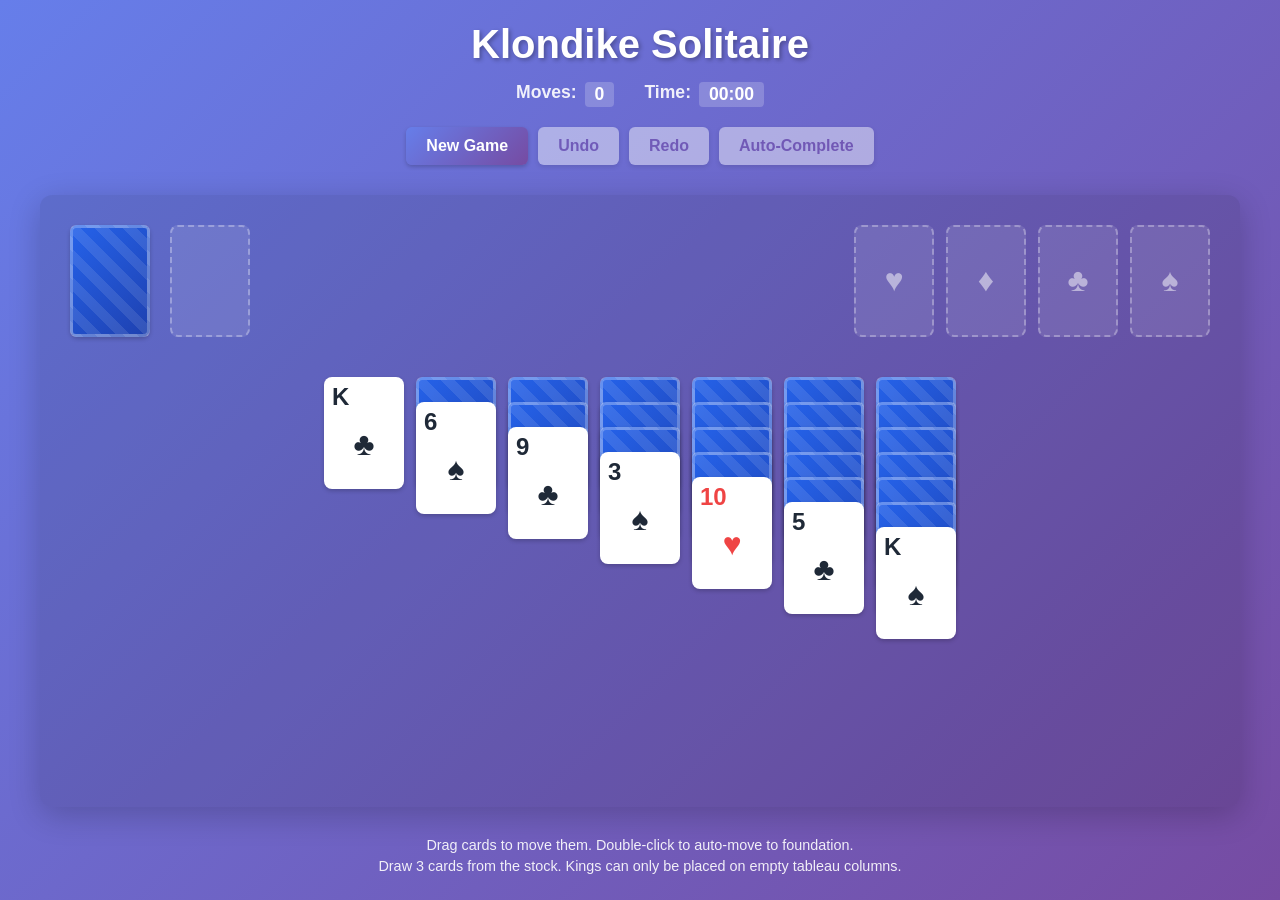
==== index.html @ 1685f083 "solitaire" ====
<!DOCTYPE html>
<html lang="en">
<head>
  <meta charset="UTF-8">
  <meta name="viewport" content="width=device-width, initial-scale=1.0">
  <meta name="description" content="Play Klondike Solitaire online - Classic card game with drag-and-drop interface">
  <title>Klondike Solitaire</title>
  <link rel="stylesheet" href="styles/main.css">
  <link rel="stylesheet" href="styles/cards.css">
  <link rel="stylesheet" href="styles/game-board.css">
</head>
<body>
  <div class="container">
    <header class="header">
      <h1>Klondike Solitaire</h1>
      <div class="stats">
        <div class="stat">
          <span class="stat-label">Moves:</span>
          <span id="moves" class="stat-value">0</span>
        </div>
        <div class="stat">
          <span class="stat-label">Time:</span>
          <span id="timer" class="stat-value">00:00</span>
        </div>
      </div>
    </header>

    <div class="controls">
      <button id="new-game-btn" class="btn btn-primary">New Game</button>
      <button id="undo-btn" class="btn" disabled>Undo</button>
      <button id="redo-btn" class="btn" disabled>Redo</button>
      <button id="auto-complete-btn" class="btn" disabled>Auto-Complete</button>
    </div>

    <div class="game-board">
      <!-- Top row: Stock, Waste, and Foundations -->
      <div class="top-row">
        <div class="stock-waste-area">
          <div id="stock" class="pile stock-pile" data-pile-type="stock"></div>
          <div id="waste" class="pile waste-pile" data-pile-type="waste"></div>
        </div>

        <div class="foundations-area">
          <div id="foundation-0" class="pile foundation-pile" data-pile-type="foundation" data-pile-index="0"></div>
          <div id="foundation-1" class="pile foundation-pile" data-pile-type="foundation" data-pile-index="1"></div>
          <div id="foundation-2" class="pile foundation-pile" data-pile-type="foundation" data-pile-index="2"></div>
          <div id="foundation-3" class="pile foundation-pile" data-pile-type="foundation" data-pile-index="3"></div>
        </div>
      </div>

      <!-- Bottom row: Tableaus -->
      <div class="tableaus-area">
        <div id="tableau-0" class="pile tableau-pile" data-pile-type="tableau" data-pile-index="0"></div>
        <div id="tableau-1" class="pile tableau-pile" data-pile-type="tableau" data-pile-index="1"></div>
        <div id="tableau-2" class="pile tableau-pile" data-pile-type="tableau" data-pile-index="2"></div>
        <div id="tableau-3" class="pile tableau-pile" data-pile-type="tableau" data-pile-index="3"></div>
        <div id="tableau-4" class="pile tableau-pile" data-pile-type="tableau" data-pile-index="4"></div>
        <div id="tableau-5" class="pile tableau-pile" data-pile-type="tableau" data-pile-index="5"></div>
        <div id="tableau-6" class="pile tableau-pile" data-pile-type="tableau" data-pile-index="6"></div>
      </div>
    </div>

    <footer class="footer">
      <p>Drag cards to move them. Double-click to auto-move to foundation.</p>
      <p>Draw 3 cards from the stock. Kings can only be placed on empty tableau columns.</p>
    </footer>
  </div>

  <script type="module" src="js/main.js"></script>
</body>
</html>
---- styles/main.css ----
/* Global styles and layout */

* {
  margin: 0;
  padding: 0;
  box-sizing: border-box;
}

body {
  font-family: -apple-system, BlinkMacSystemFont, 'Segoe UI', Roboto, Oxygen, Ubuntu, Cantarell, sans-serif;
  background: linear-gradient(135deg, #667eea 0%, #764ba2 100%);
  min-height: 100vh;
  display: flex;
  justify-content: center;
  align-items: center;
  padding: 20px;
  color: #fff;
}

.container {
  width: 100%;
  max-width: 1200px;
}

/* Header */
.header {
  text-align: center;
  margin-bottom: 20px;
}

.header h1 {
  font-size: 2.5rem;
  font-weight: 700;
  margin-bottom: 15px;
  text-shadow: 2px 2px 4px rgba(0, 0, 0, 0.3);
}

.stats {
  display: flex;
  justify-content: center;
  gap: 30px;
  font-size: 1.1rem;
}

.stat {
  display: flex;
  gap: 8px;
}

.stat-label {
  font-weight: 600;
  opacity: 0.9;
}

.stat-value {
  font-weight: 700;
  background: rgba(255, 255, 255, 0.2);
  padding: 2px 10px;
  border-radius: 4px;
}

/* Controls */
.controls {
  display: flex;
  justify-content: center;
  gap: 10px;
  margin-bottom: 30px;
  flex-wrap: wrap;
}

.btn {
  padding: 10px 20px;
  border: none;
  border-radius: 6px;
  font-size: 1rem;
  font-weight: 600;
  cursor: pointer;
  transition: all 0.2s ease;
  background: rgba(255, 255, 255, 0.9);
  color: #764ba2;
  box-shadow: 0 2px 4px rgba(0, 0, 0, 0.2);
}

.btn:hover:not(:disabled) {
  transform: translateY(-2px);
  box-shadow: 0 4px 8px rgba(0, 0, 0, 0.3);
}

.btn:active:not(:disabled) {
  transform: translateY(0);
}

.btn:disabled {
  opacity: 0.5;
  cursor: not-allowed;
}

.btn-primary {
  background: linear-gradient(135deg, #667eea 0%, #764ba2 100%);
  color: #fff;
}

/* Footer */
.footer {
  text-align: center;
  margin-top: 30px;
  font-size: 0.9rem;
  opacity: 0.9;
}

.footer p {
  margin: 5px 0;
}

/* Responsive */
@media (max-width: 768px) {
  .header h1 {
    font-size: 2rem;
  }

  .stats {
    font-size: 1rem;
    gap: 20px;
  }

  .controls {
    gap: 8px;
  }

  .btn {
    padding: 8px 16px;
    font-size: 0.9rem;
  }

  .footer {
    font-size: 0.8rem;
  }
}

@media (max-width: 480px) {
  .header h1 {
    font-size: 1.5rem;
  }

  .stats {
    font-size: 0.9rem;
    gap: 15px;
  }

  .controls {
    gap: 6px;
  }

  .btn {
    padding: 6px 12px;
    font-size: 0.85rem;
  }
}
---- styles/cards.css ----
/* Card styling and animations */

.card {
  width: 80px;
  height: 112px;
  background: white;
  border-radius: 8px;
  box-shadow: 0 2px 4px rgba(0, 0, 0, 0.2);
  position: absolute;
  cursor: pointer;
  user-select: none;
  transition: transform 0.2s ease, box-shadow 0.2s ease;
}

.card.dragging {
  opacity: 0.5;
  cursor: grabbing;
}

.card:hover {
  transform: translateY(-4px);
  box-shadow: 0 4px 12px rgba(0, 0, 0, 0.3);
  z-index: 10;
}

/* Face-up card */
.card.face-up {
  display: flex;
  flex-direction: column;
  padding: 8px;
}

.card-rank {
  font-size: 1.5rem;
  font-weight: 700;
  line-height: 1;
}

.card-suit {
  font-size: 2rem;
  align-self: center;
  margin-top: auto;
  margin-bottom: auto;
}

.card.red .card-rank,
.card.red .card-suit {
  color: #ef4444;
}

.card.black .card-rank,
.card.black .card-suit {
  color: #1f2937;
}

/* Face-down card */
.card.face-down {
  background: linear-gradient(135deg, #2563eb 0%, #1e40af 100%);
  cursor: default;
}

.card.face-down:hover {
  transform: none;
  box-shadow: 0 2px 4px rgba(0, 0, 0, 0.2);
}

.card-back {
  width: 100%;
  height: 100%;
  display: flex;
  align-items: center;
  justify-content: center;
  border: 3px solid rgba(255, 255, 255, 0.3);
  border-radius: 6px;
  background-image: repeating-linear-gradient(
    45deg,
    transparent,
    transparent 10px,
    rgba(255, 255, 255, 0.1) 10px,
    rgba(255, 255, 255, 0.1) 20px
  );
}

/* Empty card placeholder */
.card-empty {
  width: 80px;
  height: 112px;
  background: rgba(255, 255, 255, 0.1);
  border: 2px dashed rgba(255, 255, 255, 0.3);
  border-radius: 8px;
  display: flex;
  align-items: center;
  justify-content: center;
  font-size: 2rem;
  color: rgba(255, 255, 255, 0.5);
  cursor: default;
}

/* Valid drop target highlight */
.valid-target .card-empty {
  background: rgba(34, 197, 94, 0.2);
  border-color: rgba(34, 197, 94, 0.6);
  box-shadow: 0 0 16px rgba(34, 197, 94, 0.4);
}

.valid-target .card {
  box-shadow: 0 0 16px rgba(34, 197, 94, 0.4);
}

/* Responsive card sizes */
@media (max-width: 1024px) {
  .card,
  .card-empty {
    width: 60px;
    height: 84px;
  }

  .card-rank {
    font-size: 1.2rem;
  }

  .card-suit {
    font-size: 1.5rem;
  }

  .card-empty {
    font-size: 1.5rem;
  }
}

@media (max-width: 768px) {
  .card,
  .card-empty {
    width: 45px;
    height: 63px;
  }

  .card.face-up {
    padding: 4px;
  }

  .card-rank {
    font-size: 0.9rem;
  }

  .card-suit {
    font-size: 1.2rem;
  }

  .card-empty {
    font-size: 1.2rem;
  }

  .card:hover {
    transform: translateY(-2px);
  }
}

/* Win celebration animation */
@keyframes celebrate {
  0%, 100% {
    transform: scale(1);
  }
  50% {
    transform: scale(1.05);
  }
}

.win-celebration .card {
  animation: celebrate 0.5s ease-in-out;
}
---- styles/game-board.css ----
/* Game board layout and piles */

.game-board {
  background: rgba(0, 0, 0, 0.1);
  border-radius: 12px;
  padding: 30px;
  box-shadow: 0 8px 32px rgba(0, 0, 0, 0.2);
}

/* Top row: Stock, Waste, Foundations */
.top-row {
  display: flex;
  justify-content: space-between;
  margin-bottom: 40px;
}

.stock-waste-area {
  display: flex;
  gap: 20px;
}

.foundations-area {
  display: flex;
  gap: 12px;
}

/* Piles */
.pile {
  position: relative;
  min-width: 80px;
  min-height: 112px;
  transition: all 0.2s ease;
}

.stock-pile,
.waste-pile {
  cursor: pointer;
}

.waste-pile {
  min-width: 140px; /* Accommodate 3 overlapping cards */
}

/* Tableaus */
.tableaus-area {
  display: flex;
  gap: 12px;
  justify-content: center;
}

.tableau-pile {
  min-height: 400px;
}

/* Valid drop target */
.valid-target {
  background: rgba(34, 197, 94, 0.1);
  border-radius: 8px;
}

/* Responsive layout */
@media (max-width: 1024px) {
  .pile {
    min-width: 60px;
    min-height: 84px;
  }

  .waste-pile {
    min-width: 100px;
  }

  .tableau-pile {
    min-height: 300px;
  }

  .stock-waste-area {
    gap: 15px;
  }

  .foundations-area,
  .tableaus-area {
    gap: 10px;
  }
}

@media (max-width: 768px) {
  .game-board {
    padding: 20px;
  }

  .top-row {
    margin-bottom: 30px;
  }

  .pile {
    min-width: 45px;
    min-height: 63px;
  }

  .waste-pile {
    min-width: 80px;
  }

  .tableau-pile {
    min-height: 250px;
  }

  .stock-waste-area {
    gap: 10px;
  }

  .foundations-area,
  .tableaus-area {
    gap: 6px;
  }
}

@media (max-width: 640px) {
  .game-board {
    padding: 15px;
  }

  .top-row {
    flex-direction: column;
    gap: 20px;
  }

  .stock-waste-area,
  .foundations-area {
    justify-content: center;
  }

  .foundations-area {
    gap: 8px;
  }

  .tableaus-area {
    gap: 4px;
  }

  .tableau-pile {
    min-height: 200px;
  }
}

@media (max-width: 480px) {
  .game-board {
    padding: 10px;
  }

  .pile {
    min-width: 40px;
    min-height: 56px;
  }

  .waste-pile {
    min-width: 70px;
  }

  .tableaus-area {
    gap: 3px;
  }

  .tableau-pile {
    min-height: 180px;
  }
}
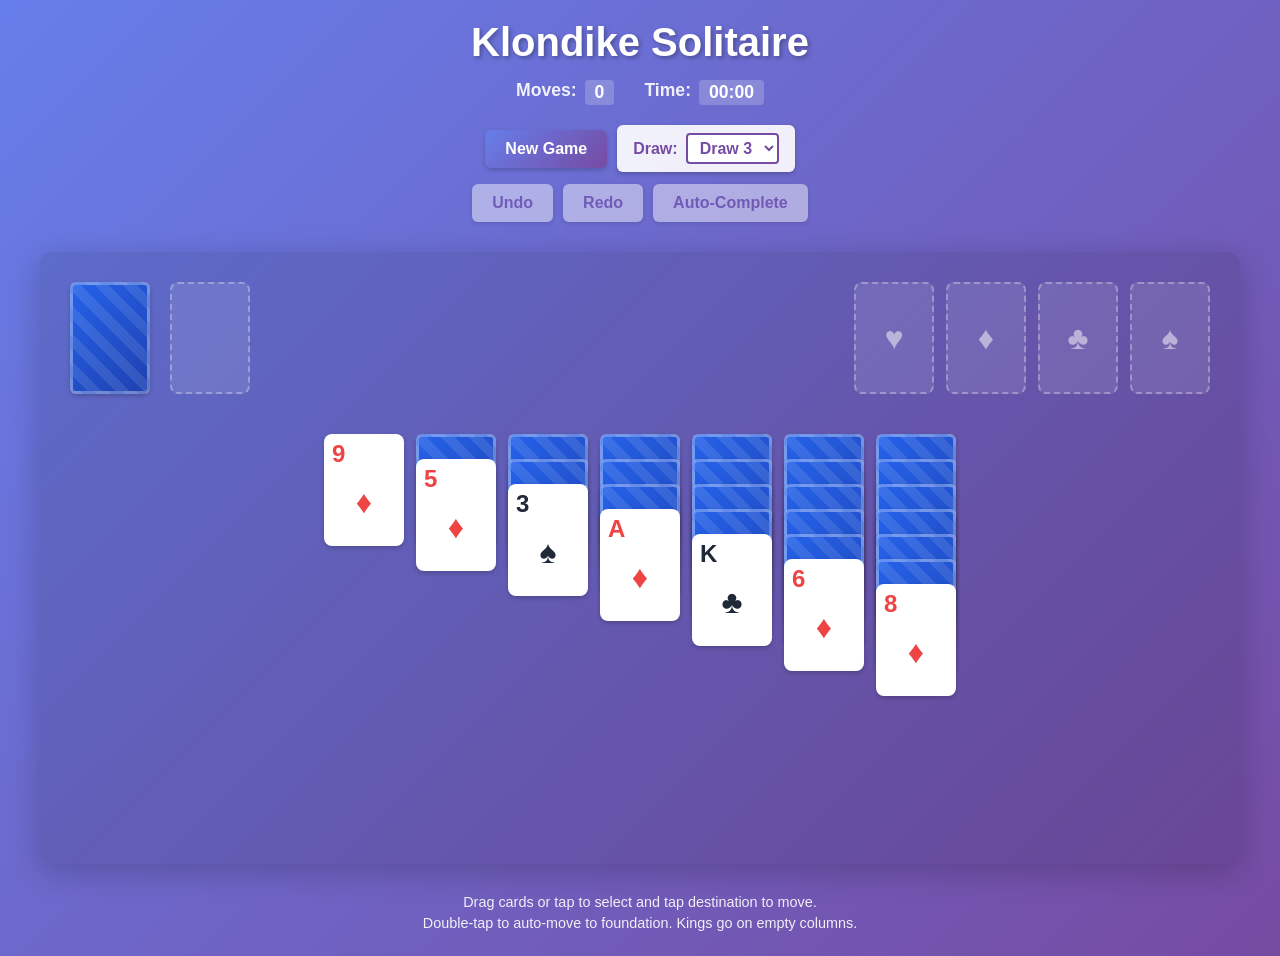
==== commit 2858b522: "some updates to mobile styling" ====
--- a/index.html
+++ b/index.html
@@ -26,10 +26,21 @@
     </header>
 
     <div class="controls">
-      <button id="new-game-btn" class="btn btn-primary">New Game</button>
-      <button id="undo-btn" class="btn" disabled>Undo</button>
-      <button id="redo-btn" class="btn" disabled>Redo</button>
-      <button id="auto-complete-btn" class="btn" disabled>Auto-Complete</button>
+      <div class="control-row">
+        <button id="new-game-btn" class="btn btn-primary">New Game</button>
+        <div class="draw-mode-selector">
+          <label for="draw-mode">Draw:</label>
+          <select id="draw-mode" class="draw-mode-select">
+            <option value="3" selected>Draw 3</option>
+            <option value="1">Draw 1</option>
+          </select>
+        </div>
+      </div>
+      <div class="control-row">
+        <button id="undo-btn" class="btn" disabled>Undo</button>
+        <button id="redo-btn" class="btn" disabled>Redo</button>
+        <button id="auto-complete-btn" class="btn" disabled>Auto-Complete</button>
+      </div>
     </div>
 
     <div class="game-board">
@@ -61,8 +72,9 @@
     </div>
 
     <footer class="footer">
-      <p>Drag cards to move them. Double-click to auto-move to foundation.</p>
-      <p>Draw 3 cards from the stock. Kings can only be placed on empty tableau columns.</p>
+      <p class="desktop-only">Drag cards or tap to select and tap destination to move.</p>
+      <p class="mobile-only">Tap to select cards, then tap destination to move.</p>
+      <p>Double-tap to auto-move to foundation. Kings go on empty columns.</p>
     </footer>
   </div>
 
--- a/styles/main.css
+++ b/styles/main.css
@@ -62,10 +62,50 @@
 /* Controls */
 .controls {
   display: flex;
+  flex-direction: column;
+  align-items: center;
+  gap: 12px;
+  margin-bottom: 30px;
+}
+
+.control-row {
+  display: flex;
   justify-content: center;
   gap: 10px;
-  margin-bottom: 30px;
   flex-wrap: wrap;
+  align-items: center;
+}
+
+.draw-mode-selector {
+  display: flex;
+  align-items: center;
+  gap: 8px;
+  background: rgba(255, 255, 255, 0.9);
+  padding: 8px 16px;
+  border-radius: 6px;
+  font-weight: 600;
+  color: #764ba2;
+  box-shadow: 0 2px 4px rgba(0, 0, 0, 0.2);
+}
+
+.draw-mode-selector label {
+  font-size: 1rem;
+}
+
+.draw-mode-select {
+  padding: 4px 8px;
+  border: 2px solid #764ba2;
+  border-radius: 4px;
+  background: white;
+  color: #764ba2;
+  font-size: 1rem;
+  font-weight: 600;
+  cursor: pointer;
+  outline: none;
+}
+
+.draw-mode-select:focus {
+  border-color: #667eea;
 }
 
 .btn {
@@ -112,8 +152,39 @@
   margin: 5px 0;
 }
 
+/* Visibility utilities */
+.desktop-only {
+  display: block;
+}
+
+.mobile-only {
+  display: none;
+}
+
+@media (max-width: 768px) {
+  .desktop-only {
+    display: none;
+  }
+
+  .mobile-only {
+    display: block;
+  }
+}
+
+/* Remove hover effects on touch devices */
+@media (hover: none) {
+  .btn:hover:not(:disabled) {
+    transform: none;
+    box-shadow: 0 2px 4px rgba(0, 0, 0, 0.2);
+  }
+}
+
 /* Responsive */
 @media (max-width: 768px) {
+  body {
+    padding: 10px;
+  }
+
   .header h1 {
     font-size: 2rem;
   }
@@ -124,12 +195,27 @@
   }
 
   .controls {
+    gap: 10px;
+  }
+
+  .control-row {
     gap: 8px;
   }
 
   .btn {
-    padding: 8px 16px;
-    font-size: 0.9rem;
+    padding: 12px 20px;
+    font-size: 1rem;
+    min-height: 44px; /* iOS touch target size */
+  }
+
+  .draw-mode-selector {
+    padding: 10px 16px;
+    min-height: 44px;
+  }
+
+  .draw-mode-select {
+    font-size: 1rem;
+    padding: 6px 10px;
   }
 
   .footer {
@@ -138,8 +224,17 @@
 }
 
 @media (max-width: 480px) {
+  body {
+    padding: 8px;
+  }
+
+  .header {
+    margin-bottom: 15px;
+  }
+
   .header h1 {
     font-size: 1.5rem;
+    margin-bottom: 10px;
   }
 
   .stats {
@@ -148,11 +243,24 @@
   }
 
   .controls {
+    gap: 8px;
+  }
+
+  .control-row {
     gap: 6px;
   }
 
   .btn {
-    padding: 6px 12px;
-    font-size: 0.85rem;
-  }
-}
+    padding: 10px 16px;
+    font-size: 0.9rem;
+    min-height: 44px;
+  }
+
+  .draw-mode-selector {
+    font-size: 0.9rem;
+  }
+
+  .draw-mode-select {
+    font-size: 0.9rem;
+  }
+}
--- a/styles/cards.css
+++ b/styles/cards.css
@@ -17,10 +17,30 @@
   cursor: grabbing;
 }
 
+.card.selected {
+  border: 3px solid #fbbf24;
+  box-shadow: 0 0 20px rgba(251, 191, 36, 0.6), 0 4px 12px rgba(0, 0, 0, 0.3);
+  z-index: 100;
+  transform: translateY(-6px);
+}
+
 .card:hover {
   transform: translateY(-4px);
   box-shadow: 0 4px 12px rgba(0, 0, 0, 0.3);
   z-index: 10;
+}
+
+/* Remove hover on touch devices */
+@media (hover: none) {
+  .card:hover {
+    transform: none;
+    box-shadow: 0 2px 4px rgba(0, 0, 0, 0.2);
+  }
+
+  .card.selected:hover {
+    transform: translateY(-6px);
+    box-shadow: 0 0 20px rgba(251, 191, 36, 0.6), 0 4px 12px rgba(0, 0, 0, 0.3);
+  }
 }
 
 /* Face-up card */
@@ -131,28 +151,48 @@
 @media (max-width: 768px) {
   .card,
   .card-empty {
-    width: 45px;
-    height: 63px;
+    width: 55px;
+    height: 77px;
   }
 
   .card.face-up {
-    padding: 4px;
+    padding: 6px;
   }
 
   .card-rank {
-    font-size: 0.9rem;
+    font-size: 1.1rem;
   }
 
   .card-suit {
-    font-size: 1.2rem;
-  }
-
-  .card-empty {
-    font-size: 1.2rem;
-  }
-
-  .card:hover {
-    transform: translateY(-2px);
+    font-size: 1.4rem;
+  }
+
+  .card-empty {
+    font-size: 1.4rem;
+  }
+}
+
+@media (max-width: 480px) {
+  .card,
+  .card-empty {
+    width: 50px;
+    height: 70px;
+  }
+
+  .card.face-up {
+    padding: 5px;
+  }
+
+  .card-rank {
+    font-size: 1rem;
+  }
+
+  .card-suit {
+    font-size: 1.3rem;
+  }
+
+  .card-empty {
+    font-size: 1.3rem;
   }
 }
 
--- a/styles/game-board.css
+++ b/styles/game-board.css
@@ -85,33 +85,33 @@
 
 @media (max-width: 768px) {
   .game-board {
-    padding: 20px;
+    padding: 15px;
   }
 
   .top-row {
-    margin-bottom: 30px;
+    margin-bottom: 25px;
   }
 
   .pile {
-    min-width: 45px;
-    min-height: 63px;
+    min-width: 55px;
+    min-height: 77px;
   }
 
   .waste-pile {
-    min-width: 80px;
+    min-width: 95px;
   }
 
   .tableau-pile {
-    min-height: 250px;
+    min-height: 300px;
   }
 
   .stock-waste-area {
-    gap: 10px;
+    gap: 12px;
   }
 
   .foundations-area,
   .tableaus-area {
-    gap: 6px;
+    gap: 8px;
   }
 }
 
@@ -145,23 +145,35 @@
 
 @media (max-width: 480px) {
   .game-board {
-    padding: 10px;
+    padding: 8px;
   }
 
   .pile {
-    min-width: 40px;
-    min-height: 56px;
+    min-width: 50px;
+    min-height: 70px;
   }
 
   .waste-pile {
-    min-width: 70px;
+    min-width: 85px;
   }
 
   .tableaus-area {
-    gap: 3px;
+    gap: 4px;
   }
 
   .tableau-pile {
-    min-height: 180px;
+    min-height: 250px;
+  }
+
+  .top-row {
+    margin-bottom: 20px;
+  }
+
+  .stock-waste-area {
+    gap: 10px;
+  }
+
+  .foundations-area {
+    gap: 6px;
   }
 }
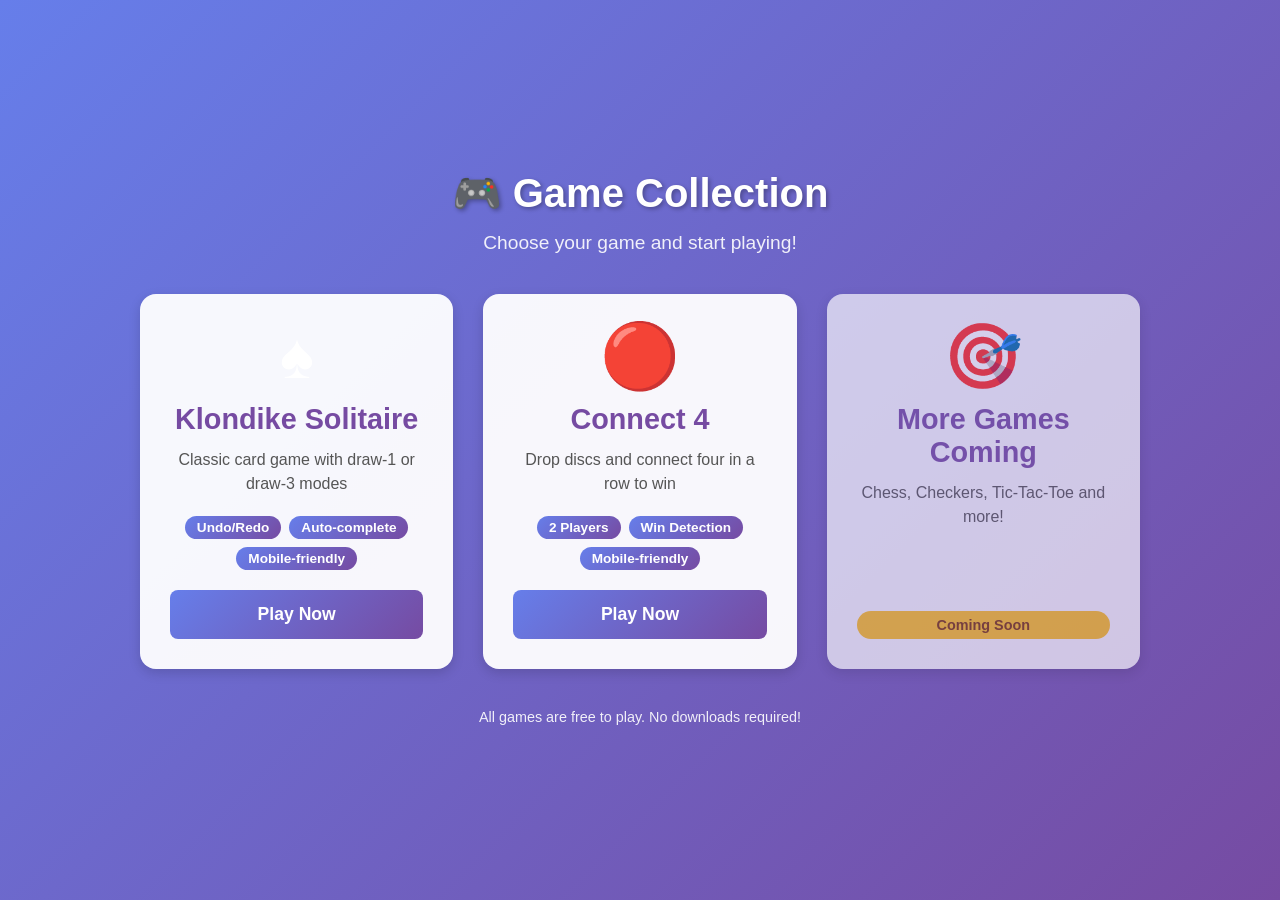
==== commit 15b56e74: "adding homepage and connect 4" ====
--- a/index.html
+++ b/index.html
@@ -3,81 +3,57 @@
 <head>
   <meta charset="UTF-8">
   <meta name="viewport" content="width=device-width, initial-scale=1.0">
-  <meta name="description" content="Play Klondike Solitaire online - Classic card game with drag-and-drop interface">
-  <title>Klondike Solitaire</title>
+  <meta name="description" content="Free online games - Play Klondike Solitaire, Connect 4, and more!">
+  <title>Free Games - Solitaire, Connect 4 & More</title>
   <link rel="stylesheet" href="styles/main.css">
-  <link rel="stylesheet" href="styles/cards.css">
-  <link rel="stylesheet" href="styles/game-board.css">
+  <link rel="stylesheet" href="styles/home.css">
 </head>
 <body>
   <div class="container">
     <header class="header">
-      <h1>Klondike Solitaire</h1>
-      <div class="stats">
-        <div class="stat">
-          <span class="stat-label">Moves:</span>
-          <span id="moves" class="stat-value">0</span>
-        </div>
-        <div class="stat">
-          <span class="stat-label">Time:</span>
-          <span id="timer" class="stat-value">00:00</span>
-        </div>
-      </div>
+      <h1>🎮 Game Collection</h1>
+      <p class="subtitle">Choose your game and start playing!</p>
     </header>
 
-    <div class="controls">
-      <div class="control-row">
-        <button id="new-game-btn" class="btn btn-primary">New Game</button>
-        <div class="draw-mode-selector">
-          <label for="draw-mode">Draw:</label>
-          <select id="draw-mode" class="draw-mode-select">
-            <option value="3" selected>Draw 3</option>
-            <option value="1">Draw 1</option>
-          </select>
+    <div class="games-grid">
+      <!-- Solitaire Card -->
+      <a href="solitaire.html" class="game-card">
+        <div class="game-icon">♠️</div>
+        <h2>Klondike Solitaire</h2>
+        <p>Classic card game with draw-1 or draw-3 modes</p>
+        <div class="game-features">
+          <span class="feature">Undo/Redo</span>
+          <span class="feature">Auto-complete</span>
+          <span class="feature">Mobile-friendly</span>
         </div>
-      </div>
-      <div class="control-row">
-        <button id="undo-btn" class="btn" disabled>Undo</button>
-        <button id="redo-btn" class="btn" disabled>Redo</button>
-        <button id="auto-complete-btn" class="btn" disabled>Auto-Complete</button>
-      </div>
-    </div>
+        <button class="play-btn">Play Now</button>
+      </a>
 
-    <div class="game-board">
-      <!-- Top row: Stock, Waste, and Foundations -->
-      <div class="top-row">
-        <div class="stock-waste-area">
-          <div id="stock" class="pile stock-pile" data-pile-type="stock"></div>
-          <div id="waste" class="pile waste-pile" data-pile-type="waste"></div>
+      <!-- Connect 4 Card -->
+      <a href="connect4.html" class="game-card">
+        <div class="game-icon">🔴</div>
+        <h2>Connect 4</h2>
+        <p>Drop discs and connect four in a row to win</p>
+        <div class="game-features">
+          <span class="feature">2 Players</span>
+          <span class="feature">Win Detection</span>
+          <span class="feature">Mobile-friendly</span>
         </div>
+        <button class="play-btn">Play Now</button>
+      </a>
 
-        <div class="foundations-area">
-          <div id="foundation-0" class="pile foundation-pile" data-pile-type="foundation" data-pile-index="0"></div>
-          <div id="foundation-1" class="pile foundation-pile" data-pile-type="foundation" data-pile-index="1"></div>
-          <div id="foundation-2" class="pile foundation-pile" data-pile-type="foundation" data-pile-index="2"></div>
-          <div id="foundation-3" class="pile foundation-pile" data-pile-type="foundation" data-pile-index="3"></div>
-        </div>
-      </div>
-
-      <!-- Bottom row: Tableaus -->
-      <div class="tableaus-area">
-        <div id="tableau-0" class="pile tableau-pile" data-pile-type="tableau" data-pile-index="0"></div>
-        <div id="tableau-1" class="pile tableau-pile" data-pile-type="tableau" data-pile-index="1"></div>
-        <div id="tableau-2" class="pile tableau-pile" data-pile-type="tableau" data-pile-index="2"></div>
-        <div id="tableau-3" class="pile tableau-pile" data-pile-type="tableau" data-pile-index="3"></div>
-        <div id="tableau-4" class="pile tableau-pile" data-pile-type="tableau" data-pile-index="4"></div>
-        <div id="tableau-5" class="pile tableau-pile" data-pile-type="tableau" data-pile-index="5"></div>
-        <div id="tableau-6" class="pile tableau-pile" data-pile-type="tableau" data-pile-index="6"></div>
+      <!-- Coming Soon Card -->
+      <div class="game-card coming-soon">
+        <div class="game-icon">🎯</div>
+        <h2>More Games Coming</h2>
+        <p>Chess, Checkers, Tic-Tac-Toe and more!</p>
+        <div class="coming-soon-badge">Coming Soon</div>
       </div>
     </div>
 
     <footer class="footer">
-      <p class="desktop-only">Drag cards or tap to select and tap destination to move.</p>
-      <p class="mobile-only">Tap to select cards, then tap destination to move.</p>
-      <p>Double-tap to auto-move to foundation. Kings go on empty columns.</p>
+      <p>All games are free to play. No downloads required!</p>
     </footer>
   </div>
-
-  <script type="module" src="js/main.js"></script>
 </body>
 </html>
--- a/styles/main.css
+++ b/styles/main.css
@@ -15,11 +15,26 @@
   align-items: center;
   padding: 20px;
   color: #fff;
+  overflow-x: hidden;
+}
+
+/* Mobile-specific body adjustments */
+@media (max-width: 768px) {
+  body {
+    padding: 10px 5px;
+    align-items: flex-start;
+  }
 }
 
 .container {
   width: 100%;
   max-width: 1200px;
+}
+
+@media (max-width: 768px) {
+  .container {
+    max-width: 100%;
+  }
 }
 
 /* Header */
@@ -185,82 +200,97 @@
     padding: 10px;
   }
 
+  .header {
+    margin-bottom: 12px;
+  }
+
   .header h1 {
-    font-size: 2rem;
+    font-size: 1.75rem;
+    margin-bottom: 10px;
   }
 
   .stats {
-    font-size: 1rem;
+    font-size: 0.95rem;
     gap: 20px;
   }
 
   .controls {
-    gap: 10px;
+    gap: 8px;
+    margin-bottom: 15px;
   }
 
   .control-row {
     gap: 8px;
-  }
-
-  .btn {
-    padding: 12px 20px;
-    font-size: 1rem;
-    min-height: 44px; /* iOS touch target size */
-  }
-
-  .draw-mode-selector {
-    padding: 10px 16px;
-    min-height: 44px;
-  }
-
-  .draw-mode-select {
-    font-size: 1rem;
-    padding: 6px 10px;
-  }
-
-  .footer {
-    font-size: 0.8rem;
-  }
-}
-
-@media (max-width: 480px) {
-  body {
-    padding: 8px;
-  }
-
-  .header {
-    margin-bottom: 15px;
-  }
-
-  .header h1 {
-    font-size: 1.5rem;
-    margin-bottom: 10px;
-  }
-
-  .stats {
-    font-size: 0.9rem;
-    gap: 15px;
-  }
-
-  .controls {
-    gap: 8px;
-  }
-
-  .control-row {
-    gap: 6px;
   }
 
   .btn {
     padding: 10px 16px;
     font-size: 0.9rem;
+    min-height: 44px; /* iOS touch target size */
+  }
+
+  .draw-mode-selector {
+    padding: 8px 12px;
     min-height: 44px;
-  }
-
-  .draw-mode-selector {
     font-size: 0.9rem;
   }
 
   .draw-mode-select {
     font-size: 0.9rem;
-  }
-}
+    padding: 6px 8px;
+  }
+
+  .footer {
+    font-size: 0.75rem;
+    margin-top: 15px;
+  }
+}
+
+@media (max-width: 480px) {
+  body {
+    padding: 8px 4px;
+  }
+
+  .header {
+    margin-bottom: 10px;
+  }
+
+  .header h1 {
+    font-size: 1.4rem;
+    margin-bottom: 8px;
+  }
+
+  .stats {
+    font-size: 0.85rem;
+    gap: 12px;
+  }
+
+  .controls {
+    gap: 6px;
+    margin-bottom: 10px;
+  }
+
+  .control-row {
+    gap: 5px;
+  }
+
+  .btn {
+    padding: 9px 14px;
+    font-size: 0.85rem;
+    min-height: 44px;
+  }
+
+  .draw-mode-selector {
+    font-size: 0.85rem;
+    padding: 8px 10px;
+  }
+
+  .draw-mode-select {
+    font-size: 0.85rem;
+    padding: 5px 6px;
+  }
+
+  .footer {
+    margin-top: 10px;
+  }
+}
--- a/styles/home.css
+++ b/styles/home.css
@@ -0,0 +1,169 @@
+/* Homepage styles */
+
+.subtitle {
+  font-size: 1.2rem;
+  opacity: 0.9;
+  margin-top: 10px;
+  font-weight: 400;
+}
+
+.games-grid {
+  display: grid;
+  grid-template-columns: repeat(auto-fit, minmax(300px, 1fr));
+  gap: 30px;
+  margin: 40px 0;
+  max-width: 1000px;
+  margin-left: auto;
+  margin-right: auto;
+}
+
+.game-card {
+  background: rgba(255, 255, 255, 0.95);
+  border-radius: 16px;
+  padding: 30px;
+  text-align: center;
+  transition: transform 0.3s ease, box-shadow 0.3s ease;
+  box-shadow: 0 4px 12px rgba(0, 0, 0, 0.15);
+  text-decoration: none;
+  color: inherit;
+  display: flex;
+  flex-direction: column;
+  position: relative;
+}
+
+.game-card:hover {
+  transform: translateY(-8px);
+  box-shadow: 0 12px 24px rgba(0, 0, 0, 0.25);
+}
+
+.game-card.coming-soon {
+  opacity: 0.7;
+  cursor: default;
+}
+
+.game-card.coming-soon:hover {
+  transform: none;
+  box-shadow: 0 4px 12px rgba(0, 0, 0, 0.15);
+}
+
+.game-icon {
+  font-size: 4rem;
+  margin-bottom: 15px;
+  line-height: 1;
+}
+
+.game-card h2 {
+  color: #764ba2;
+  font-size: 1.8rem;
+  margin-bottom: 12px;
+  font-weight: 700;
+}
+
+.game-card p {
+  color: #555;
+  font-size: 1rem;
+  margin-bottom: 20px;
+  line-height: 1.5;
+  flex-grow: 1;
+}
+
+.game-features {
+  display: flex;
+  gap: 8px;
+  flex-wrap: wrap;
+  justify-content: center;
+  margin-bottom: 20px;
+}
+
+.feature {
+  background: linear-gradient(135deg, #667eea 0%, #764ba2 100%);
+  color: white;
+  padding: 4px 12px;
+  border-radius: 12px;
+  font-size: 0.85rem;
+  font-weight: 600;
+}
+
+.play-btn {
+  background: linear-gradient(135deg, #667eea 0%, #764ba2 100%);
+  color: white;
+  border: none;
+  padding: 14px 28px;
+  border-radius: 8px;
+  font-size: 1.1rem;
+  font-weight: 700;
+  cursor: pointer;
+  transition: transform 0.2s ease;
+  width: 100%;
+}
+
+.play-btn:hover {
+  transform: scale(1.05);
+}
+
+.coming-soon-badge {
+  background: #fbbf24;
+  color: #78350f;
+  padding: 6px 16px;
+  border-radius: 20px;
+  font-weight: 700;
+  font-size: 0.9rem;
+  display: inline-block;
+  margin-top: auto;
+}
+
+/* Responsive */
+@media (max-width: 768px) {
+  .games-grid {
+    grid-template-columns: 1fr;
+    gap: 20px;
+    margin: 30px 0;
+  }
+
+  .game-card {
+    padding: 25px;
+  }
+
+  .game-icon {
+    font-size: 3rem;
+  }
+
+  .game-card h2 {
+    font-size: 1.5rem;
+  }
+
+  .subtitle {
+    font-size: 1rem;
+  }
+}
+
+@media (max-width: 480px) {
+  .game-card {
+    padding: 20px;
+  }
+
+  .game-icon {
+    font-size: 2.5rem;
+  }
+
+  .game-card h2 {
+    font-size: 1.3rem;
+  }
+
+  .play-btn {
+    padding: 12px 24px;
+    font-size: 1rem;
+  }
+}
+
+/* Remove hover effects on touch devices */
+@media (hover: none) {
+  .game-card:hover {
+    transform: none;
+    box-shadow: 0 4px 12px rgba(0, 0, 0, 0.15);
+  }
+
+  .play-btn:hover {
+    transform: none;
+  }
+}
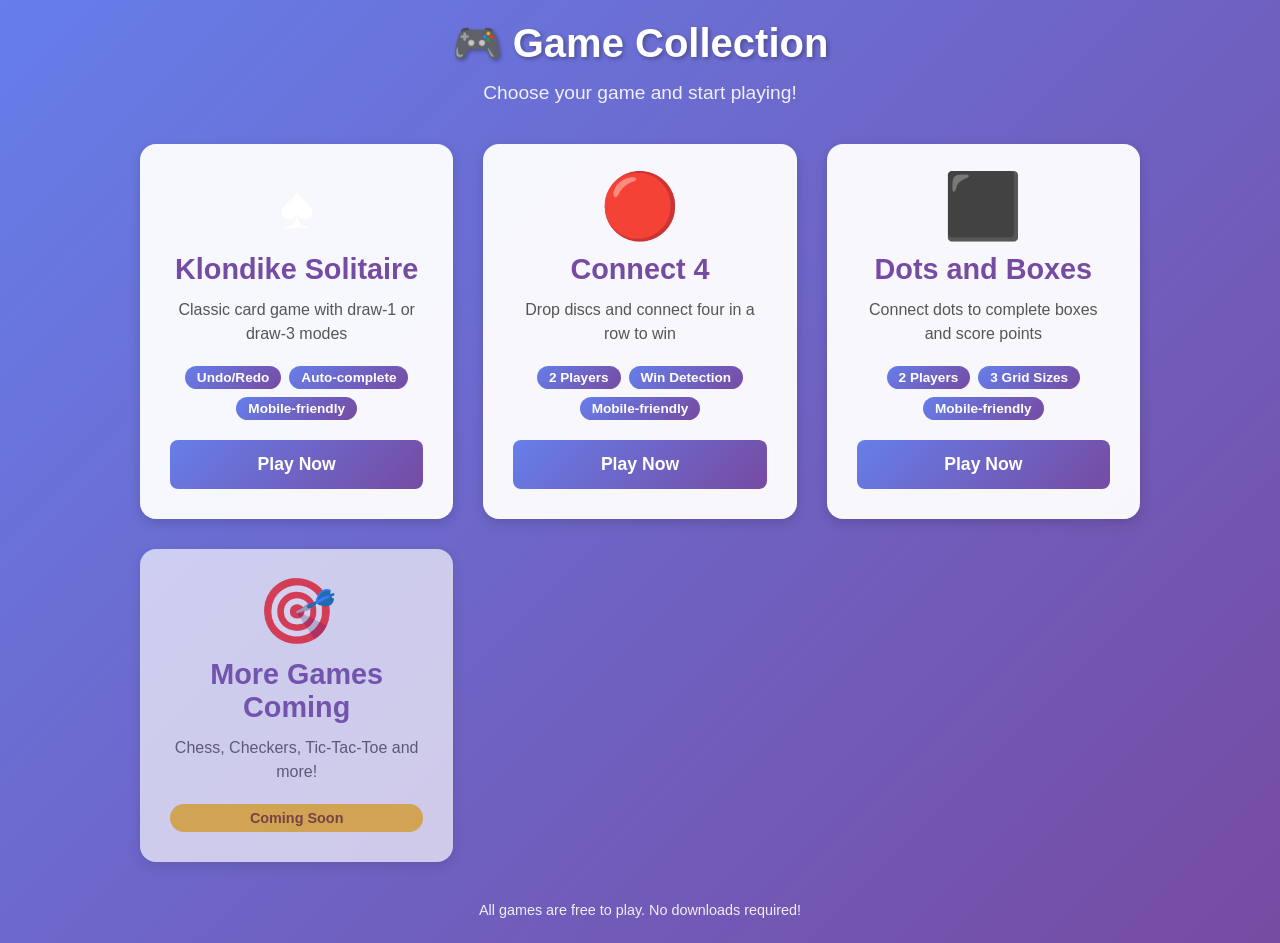
==== commit 09bd4dc7: "adding dots and boxes" ====
--- a/index.html
+++ b/index.html
@@ -42,6 +42,19 @@
         <button class="play-btn">Play Now</button>
       </a>
 
+      <!-- Dots and Boxes Card -->
+      <a href="dotsboxes.html" class="game-card">
+        <div class="game-icon">⬛</div>
+        <h2>Dots and Boxes</h2>
+        <p>Connect dots to complete boxes and score points</p>
+        <div class="game-features">
+          <span class="feature">2 Players</span>
+          <span class="feature">3 Grid Sizes</span>
+          <span class="feature">Mobile-friendly</span>
+        </div>
+        <button class="play-btn">Play Now</button>
+      </a>
+
       <!-- Coming Soon Card -->
       <div class="game-card coming-soon">
         <div class="game-icon">🎯</div>
